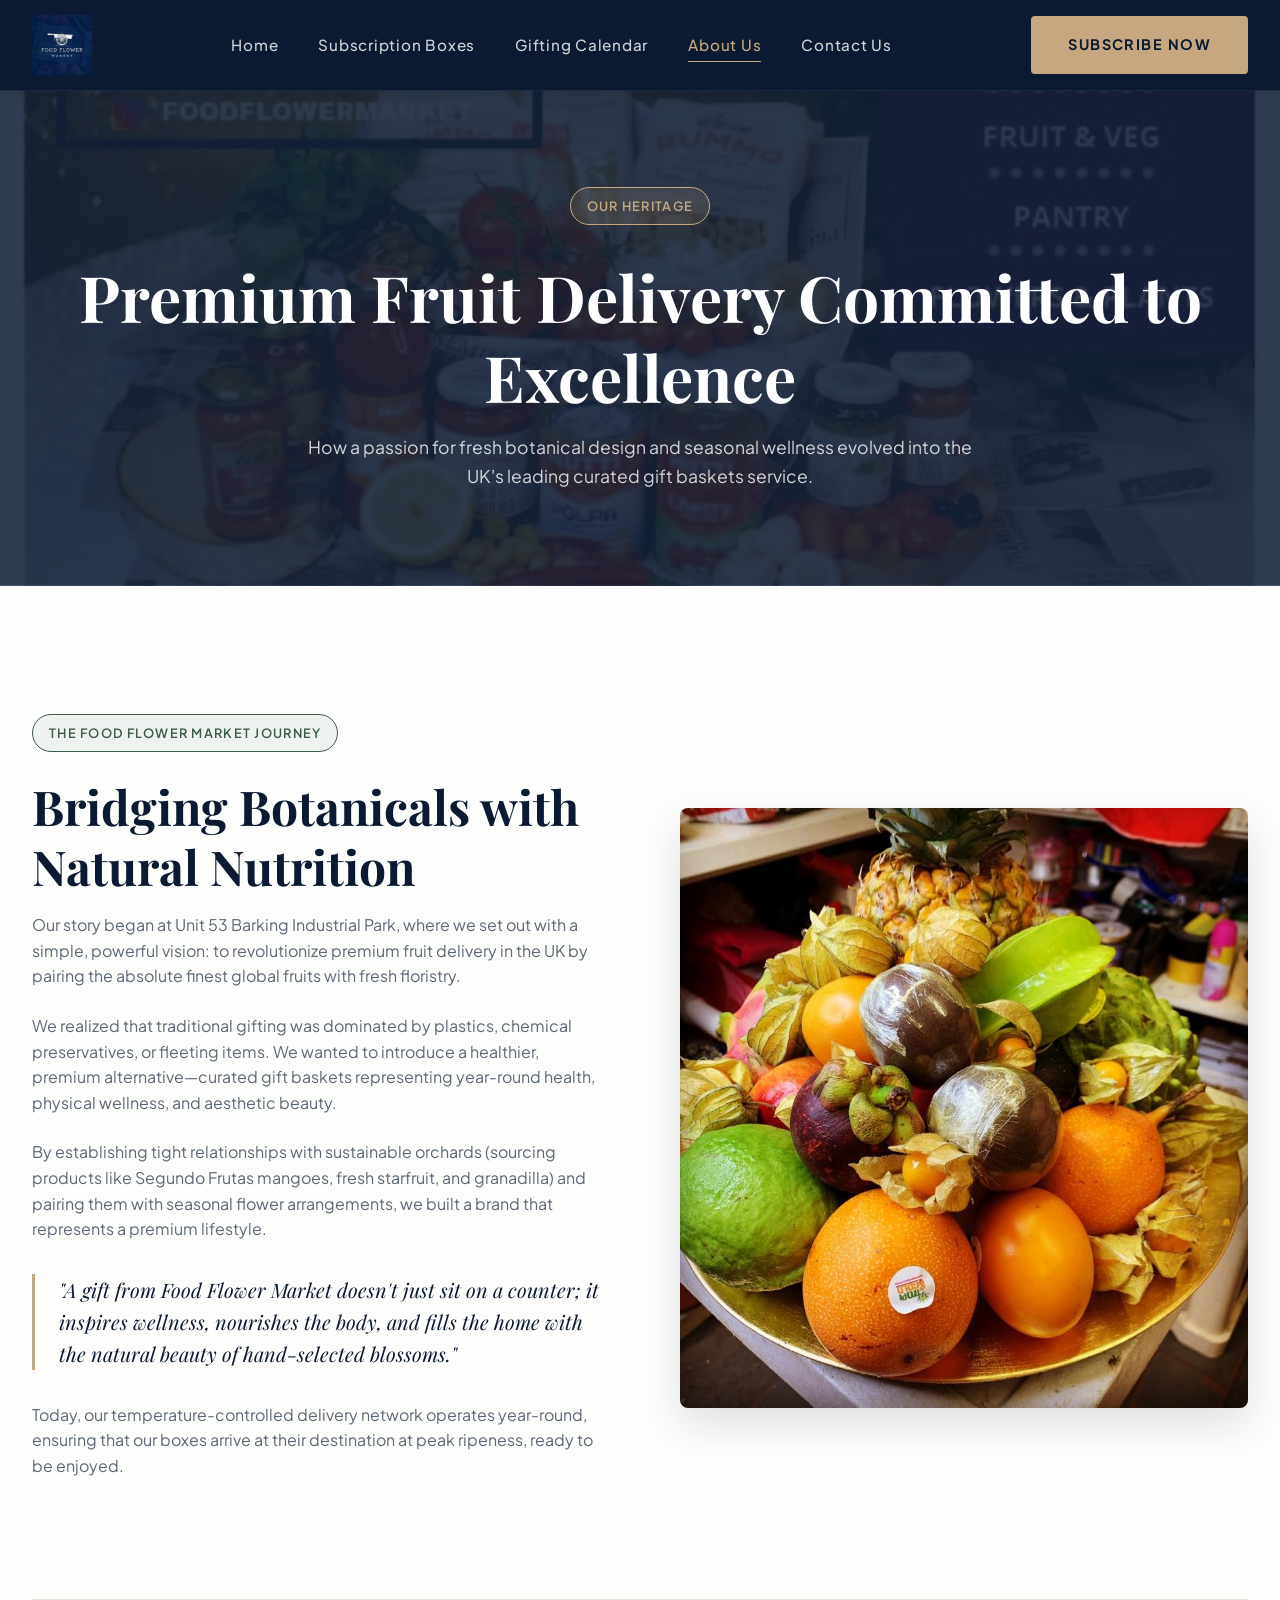
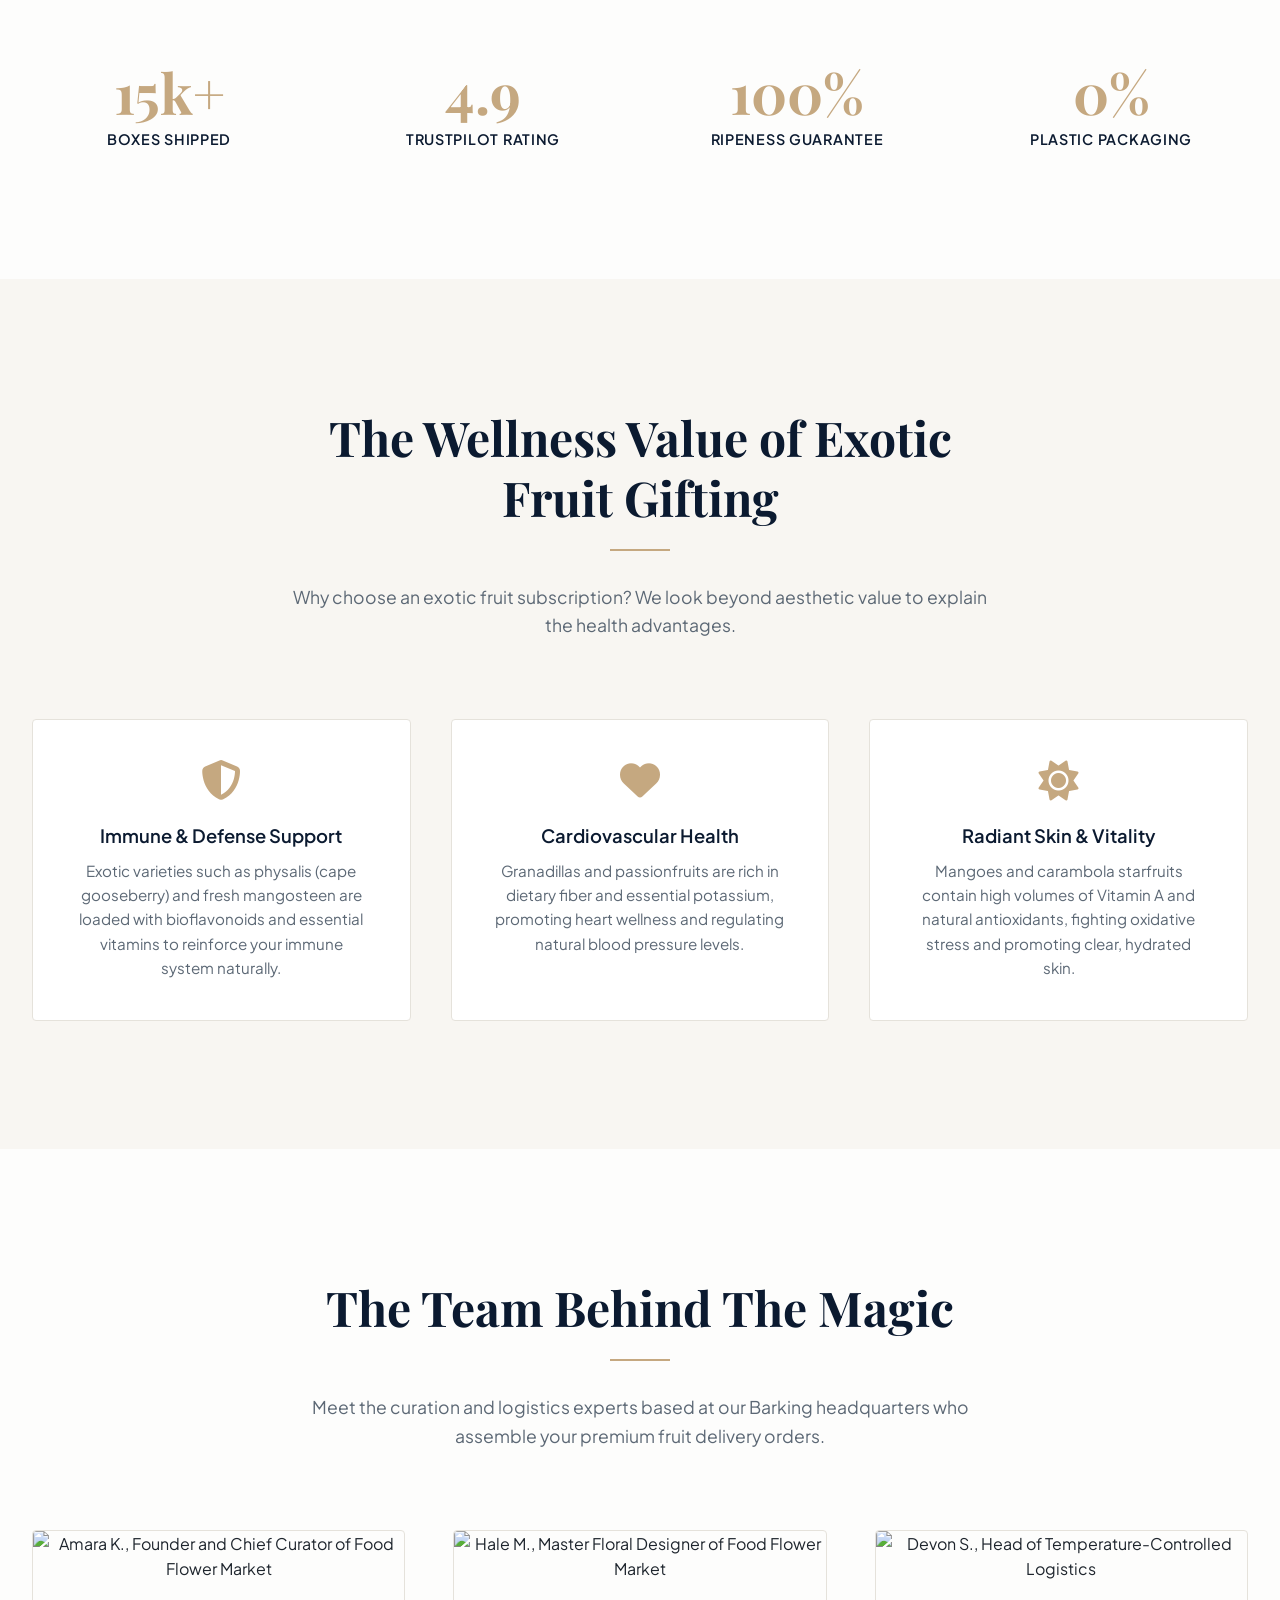
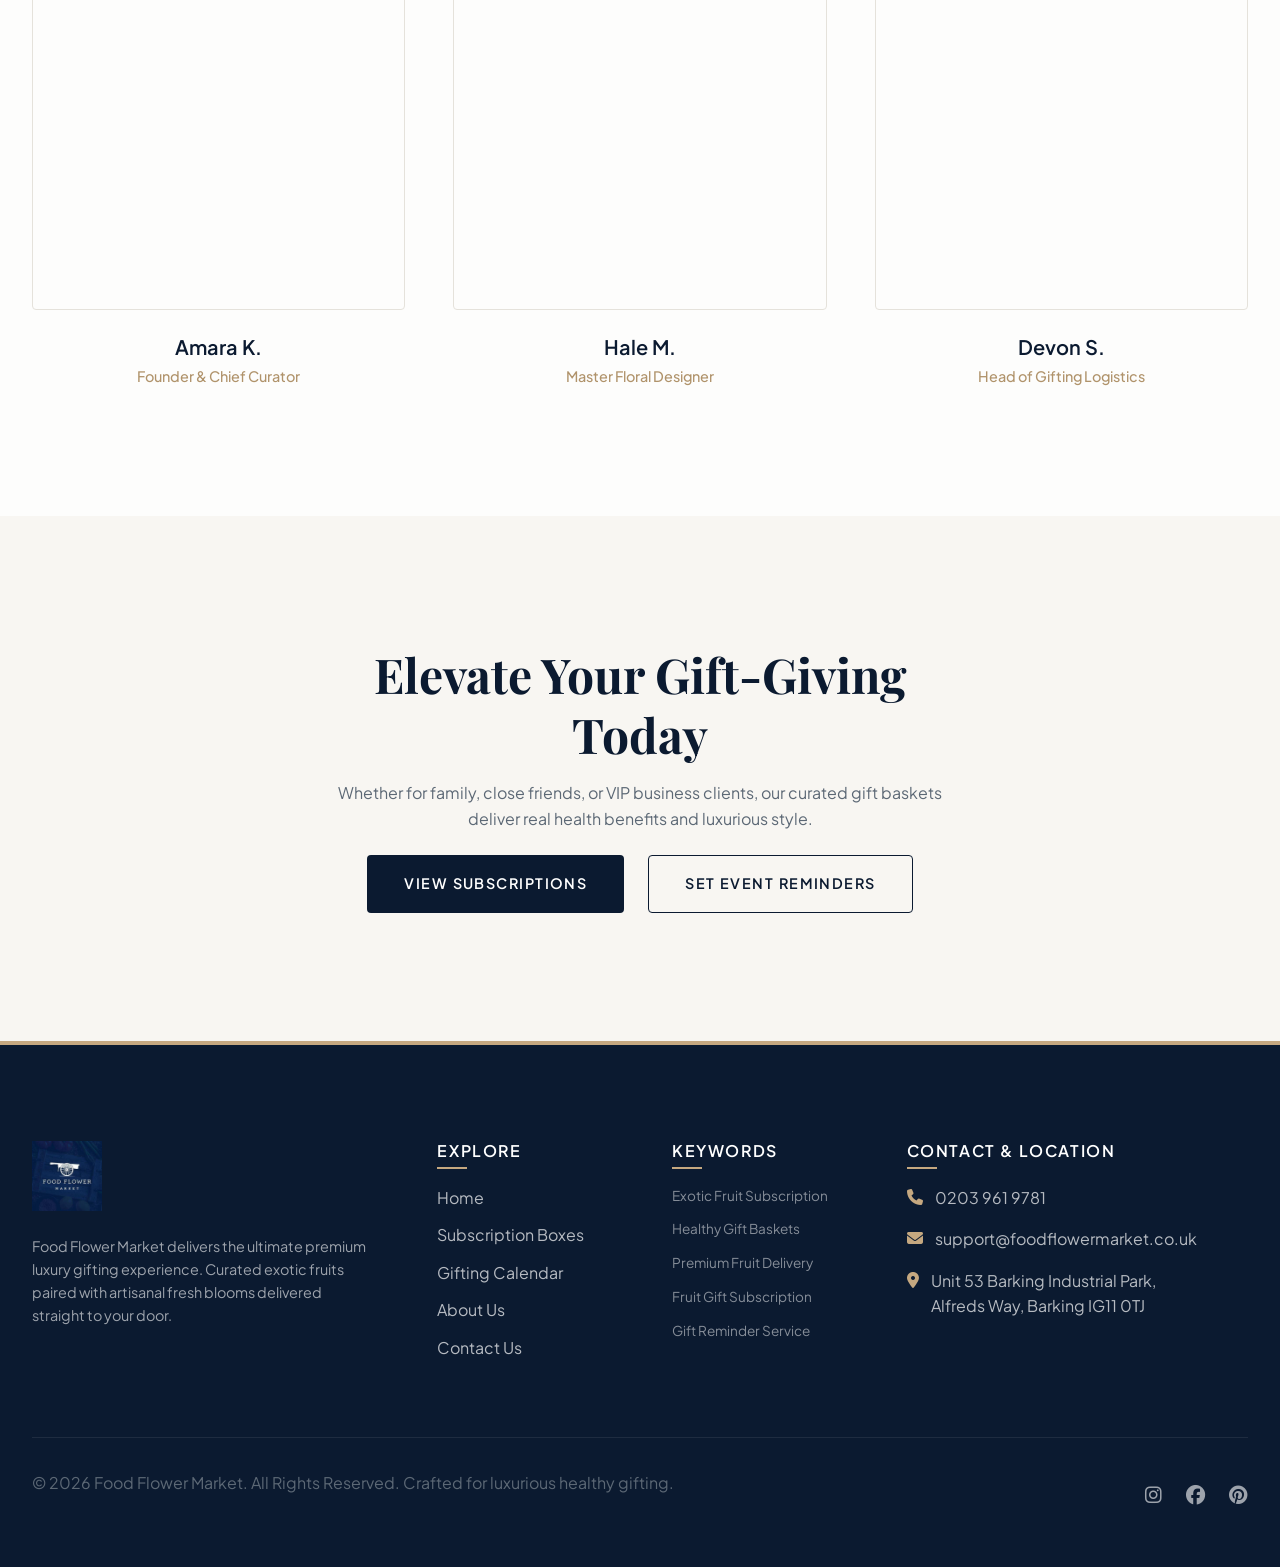
==== about.html @ 1c30a3e7 "upload code" ====
<!DOCTYPE html>
<html lang="en">
<head>
  <meta charset="UTF-8">
  <meta name="viewport" content="width=device-width, initial-scale=1.0">
  <title>Premium Fruit Delivery & Story | Food Flower Market</title>
  <meta name="description" content="Learn about the gold standard in premium fruit delivery. We craft curated gift baskets, combining hand-picked exotic fruits and fresh blossoms for every lifestyle.">
  <meta name="keywords" content="Premium Fruit Delivery, Curated Gift Baskets, Exotic Fruit Subscription, Fruit Gift Subscription, Gift Reminder Service">
  
  <!-- CSS Stylesheet -->
  <link rel="stylesheet" href="style.css">
  
  <!-- FontAwesome Icons -->
  <link rel="stylesheet" href="https://cdnjs.cloudflare.com/ajax/libs/font-awesome/6.4.0/css/all.min.css">
</head>
<body>

  <!-- Header & Navigation -->
  <header class="header">
    <div class="container nav-container">
      <a href="index.html" class="logo-link" id="nav-logo-link">
        <img src="images/logo.jpg" alt="Food Flower Market Logo" class="logo-img">
      </a>
      <nav aria-label="Main Navigation">
        <ul class="nav-menu" id="nav-menu-list">
          <li><a href="index.html" class="nav-link" id="link-home">Home</a></li>
          <li><a href="subscription.html" class="nav-link" id="link-subscription">Subscription Boxes</a></li>
          <li><a href="calendar.html" class="nav-link" id="link-calendar">Gifting Calendar</a></li>
          <li><a href="about.html" class="nav-link active" id="link-about">About Us</a></li>
          <li><a href="contact.html" class="nav-link" id="link-contact">Contact Us</a></li>
        </ul>
      </nav>
      <div class="nav-cta">
        <a href="subscription.html" class="btn btn-gold" id="header-cta-btn">Subscribe Now</a>
        <button class="mobile-menu-toggle" id="mobile-menu-btn" aria-label="Toggle Menu">
          <i class="fa-solid fa-bars"></i>
        </button>
      </div>
    </div>
  </header>

  <main>
    <!-- Page Hero Banner -->
    <section class="contact-hero-banner" aria-label="About Page Banner">
      <div class="container">
        <span class="hero-badge" style="background-color: rgba(197, 168, 128, 0.15); color: var(--accent-gold); border-color: var(--accent-gold);">Our Heritage</span>
        <h1 style="margin-top: 0.5rem; margin-bottom: 1rem;">Premium Fruit Delivery Committed to Excellence</h1>
        <p style="max-width: 700px; margin: 0 auto; color: rgba(255,255,255,0.8); font-size: 1.1rem;">
          How a passion for fresh botanical design and seasonal wellness evolved into the UK's leading curated gift baskets service.
        </p>
      </div>
    </section>

    <!-- Brand Story Section -->
    <section class="section" id="story-section">
      <div class="container">
        <div class="about-story">
          <div>
            <span class="hero-badge" style="background-color: var(--accent-green-light); border-color: var(--accent-green); color: var(--accent-green);">The Food Flower Market Journey</span>
            <h2>Bridging Botanicals with Natural Nutrition</h2>
            <p>Our story began at Unit 53 Barking Industrial Park, where we set out with a simple, powerful vision: to revolutionize premium fruit delivery in the UK by pairing the absolute finest global fruits with fresh floristry.</p>
            <p>We realized that traditional gifting was dominated by plastics, chemical preservatives, or fleeting items. We wanted to introduce a healthier, premium alternative—curated gift baskets representing year-round health, physical wellness, and aesthetic beauty.</p>
            <p>By establishing tight relationships with sustainable orchards (sourcing products like Segundo Frutas mangoes, fresh starfruit, and granadilla) and pairing them with seasonal flower arrangements, we built a brand that represents a premium lifestyle.</p>
            <blockquote style="border-left: 3px solid var(--accent-gold); padding-left: 1.5rem; margin: 2rem 0; font-family: var(--font-heading); font-size: 1.25rem; font-style: italic; color: var(--primary-color);">
              "A gift from Food Flower Market doesn't just sit on a counter; it inspires wellness, nourishes the body, and fills the home with the natural beauty of hand-selected blossoms."
            </blockquote>
            <p>Today, our temperature-controlled delivery network operates year-round, ensuring that our boxes arrive at their destination at peak ripeness, ready to be enjoyed.</p>
          </div>
          <div>
            <img src="images/fruit_bowl.jpg" alt="Richly colored premium exotic fruits including starfruit, passionfruit, and mangosteen inside a custom curated gift basket" class="about-story-img" style="width:100%; object-position: center;">
          </div>
        </div>

        <!-- Metric Counters -->
        <div class="about-metrics">
          <div class="metric-card">
            <div class="metric-num">15k+</div>
            <div class="metric-label">Boxes Shipped</div>
          </div>
          <div class="metric-card">
            <div class="metric-num">4.9</div>
            <div class="metric-label">Trustpilot Rating</div>
          </div>
          <div class="metric-card">
            <div class="metric-num">100%</div>
            <div class="metric-label">Ripeness Guarantee</div>
          </div>
          <div class="metric-card">
            <div class="metric-num">0%</div>
            <div class="metric-label">Plastic Packaging</div>
          </div>
        </div>
      </div>
    </section>

    <!-- Why Exotic Fruit Gifting Matters Section -->
    <section class="section section-alt" id="why-matters">
      <div class="container">
        <div class="section-header text-center">
          <h2>The Wellness Value of Exotic Fruit Gifting</h2>
          <p>Why choose an exotic fruit subscription? We look beyond aesthetic value to explain the health advantages.</p>
        </div>
        <div class="box-grid">
          <!-- Benefit 1 -->
          <div style="background: var(--white); padding: 2.5rem; border-radius: var(--radius-sm); border: 1px solid var(--border-color); text-align: center;">
            <i class="fa-solid fa-shield-halved" style="font-size: 2.5rem; color: var(--accent-gold); margin-bottom: 1.5rem;"></i>
            <h3 style="font-family: var(--font-body); font-size: 1.15rem; font-weight: 600;">Immune & Defense Support</h3>
            <p style="font-size: 0.95rem; margin-bottom: 0;">Exotic varieties such as physalis (cape gooseberry) and fresh mangosteen are loaded with bioflavonoids and essential vitamins to reinforce your immune system naturally.</p>
          </div>
          
          <!-- Benefit 2 -->
          <div style="background: var(--white); padding: 2.5rem; border-radius: var(--radius-sm); border: 1px solid var(--border-color); text-align: center;">
            <i class="fa-solid fa-heart" style="font-size: 2.5rem; color: var(--accent-gold); margin-bottom: 1.5rem;"></i>
            <h3 style="font-family: var(--font-body); font-size: 1.15rem; font-weight: 600;">Cardiovascular Health</h3>
            <p style="font-size: 0.95rem; margin-bottom: 0;">Granadillas and passionfruits are rich in dietary fiber and essential potassium, promoting heart wellness and regulating natural blood pressure levels.</p>
          </div>

          <!-- Benefit 3 -->
          <div style="background: var(--white); padding: 2.5rem; border-radius: var(--radius-sm); border: 1px solid var(--border-color); text-align: center;">
            <i class="fa-solid fa-sun" style="font-size: 2.5rem; color: var(--accent-gold); margin-bottom: 1.5rem;"></i>
            <h3 style="font-family: var(--font-body); font-size: 1.15rem; font-weight: 600;">Radiant Skin & Vitality</h3>
            <p style="font-size: 0.95rem; margin-bottom: 0;">Mangoes and carambola starfruits contain high volumes of Vitamin A and natural antioxidants, fighting oxidative stress and promoting clear, hydrated skin.</p>
          </div>
        </div>
      </div>
    </section>

    <!-- Team Section -->
    <section class="section" id="team-section">
      <div class="container">
        <div class="section-header text-center">
          <h2>The Team Behind The Magic</h2>
          <p>Meet the curation and logistics experts based at our Barking headquarters who assemble your premium fruit delivery orders.</p>
        </div>
        
        <div class="team-grid">
          <!-- Member 1 -->
          <div class="team-card">
            <div class="team-img-container">
              <img src="https://images.unsplash.com/photo-1534528741775-53994a69daeb?auto=format&fit=crop&q=80&w=400" alt="Amara K., Founder and Chief Curator of Food Flower Market" class="team-img">
            </div>
            <h3>Amara K.</h3>
            <span>Founder & Chief Curator</span>
          </div>

          <!-- Member 2 -->
          <div class="team-card">
            <div class="team-img-container">
              <img src="https://images.unsplash.com/photo-1507003211169-0a1dd7228f2d?auto=format&fit=crop&q=80&w=400" alt="Hale M., Master Floral Designer of Food Flower Market" class="team-img">
            </div>
            <h3>Hale M.</h3>
            <span>Master Floral Designer</span>
          </div>

          <!-- Member 3 -->
          <div class="team-card">
            <div class="team-img-container">
              <img src="https://images.unsplash.com/photo-1494790108377-be9c29b29330?auto=format&fit=crop&q=80&w=400" alt="Devon S., Head of Temperature-Controlled Logistics" class="team-img">
            </div>
            <h3>Devon S.</h3>
            <span>Head of Gifting Logistics</span>
          </div>
        </div>
      </div>
    </section>

    <!-- CTA Section -->
    <section class="section section-alt" style="text-align: center;">
      <div class="container" style="max-width: 700px;">
        <h2>Elevate Your Gift-Giving Today</h2>
        <p>Whether for family, close friends, or VIP business clients, our curated gift baskets deliver real health benefits and luxurious style.</p>
        <div style="display: flex; gap: 1.5rem; justify-content: center;">
          <a href="subscription.html" class="btn btn-primary" id="about-cta-primary">View Subscriptions</a>
          <a href="calendar.html" class="btn btn-secondary" id="about-cta-secondary">Set Event Reminders</a>
        </div>
      </div>
    </section>
  </main>

  <!-- Footer Section -->
  <footer class="footer">
    <div class="container">
      <div class="footer-grid">
        <div class="footer-col">
          <img src="images/logo.jpg" alt="Food Flower Market Footer Logo" class="footer-logo">
          <p style="color: rgba(255, 255, 255, 0.6); font-size: 0.9rem;">Food Flower Market delivers the ultimate premium luxury gifting experience. Curated exotic fruits paired with artisanal fresh blooms delivered straight to your door.</p>
        </div>
        <div class="footer-col">
          <h4>Explore</h4>
          <ul class="footer-links">
            <li><a href="index.html">Home</a></li>
            <li><a href="subscription.html">Subscription Boxes</a></li>
            <li><a href="calendar.html">Gifting Calendar</a></li>
            <li><a href="about.html">About Us</a></li>
            <li><a href="contact.html">Contact Us</a></li>
          </ul>
        </div>
        <div class="footer-col">
          <h4>Keywords</h4>
          <ul class="footer-links" style="font-size: 0.85rem; color: rgba(255,255,255,0.5);">
            <li>Exotic Fruit Subscription</li>
            <li>Healthy Gift Baskets</li>
            <li>Premium Fruit Delivery</li>
            <li>Fruit Gift Subscription</li>
            <li>Gift Reminder Service</li>
          </ul>
        </div>
        <div class="footer-col">
          <h4>Contact & Location</h4>
          <ul class="footer-contact-info">
            <li>
              <i class="fa-solid fa-phone"></i>
              <span>0203 961 9781</span>
            </li>
            <li>
              <i class="fa-solid fa-envelope"></i>
              <span>support@foodflowermarket.co.uk</span>
            </li>
            <li>
              <i class="fa-solid fa-location-dot"></i>
              <span>Unit 53 Barking Industrial Park,<br>Alfreds Way, Barking IG11 0TJ</span>
            </li>
          </ul>
        </div>
      </div>
      
      <div class="footer-bottom">
        <p>&copy; 2026 Food Flower Market. All Rights Reserved. Crafted for luxurious healthy gifting.</p>
        <div class="footer-socials">
          <a href="https://instagram.com/foodflowermarket" target="_blank" rel="noopener" aria-label="Visit Instagram page"><i class="fa-brands fa-instagram"></i></a>
          <a href="#" aria-label="Visit Facebook page"><i class="fa-brands fa-facebook"></i></a>
          <a href="#" aria-label="Visit Pinterest page"><i class="fa-brands fa-pinterest"></i></a>
        </div>
      </div>
    </div>
  </footer>

  <!-- Scripts -->
  <script>
    // Mobile Navigation logic
    const mobileMenuBtn = document.getElementById('mobile-menu-btn');
    const navMenu = document.getElementById('nav-menu-list');
    
    mobileMenuBtn.addEventListener('click', () => {
      const isVisible = navMenu.style.display === 'flex';
      navMenu.style.display = isVisible ? 'none' : 'flex';
      navMenu.style.flexDirection = 'column';
      navMenu.style.position = 'absolute';
      navMenu.style.top = '90px';
      navMenu.style.left = '0';
      navMenu.style.width = '100%';
      navMenu.style.backgroundColor = 'var(--primary-color)';
      navMenu.style.padding = '2rem';
      navMenu.style.gap = '1.5rem';
      navMenu.style.borderBottom = '1px solid rgba(255, 255, 255, 0.1)';
    });

    window.addEventListener('resize', () => {
      if (window.innerWidth > 768) {
        navMenu.removeAttribute('style');
      }
    });
  </script>
</body>
</html>
---- style.css ----
/* Food Flower Market - Style Sheet */
@import url('https://fonts.googleapis.com/css2?family=Playfair+Display:ital,wght@0,400..900;1,400..900&family=Plus+Jakarta+Sans:ital,wght@0,200..800;1,200..800&display=swap');

:root {
  --primary-color: #0b1a30; /* Dark Blue from Logo */
  --primary-light: #162a4a;
  --accent-gold: #c5a880; /* Premium Gold */
  --accent-gold-hover: #b0936b;
  --accent-green: #3d5a4c; /* Muted Foliage Green */
  --accent-green-light: #eff3f0;
  --bg-light: #fdfdfc; /* Clean Warm Off-white */
  --bg-sand: #f8f6f2; /* Light Sand Section Background */
  --text-dark: #1e252d; /* Charcoal */
  --text-muted: #5c6875;
  --border-color: #e5e2db;
  --white: #ffffff;
  
  --font-heading: 'Playfair Display', Georgia, serif;
  --font-body: 'Plus Jakarta Sans', system-ui, sans-serif;
  
  --shadow-sm: 0 2px 8px rgba(11, 26, 48, 0.04);
  --shadow-md: 0 8px 24px rgba(11, 26, 48, 0.08);
  --shadow-lg: 0 16px 40px rgba(11, 26, 48, 0.12);
  
  --transition-smooth: all 0.4s cubic-bezier(0.16, 1, 0.3, 1);
  --radius-sm: 4px;
  --radius-md: 8px;
  --radius-lg: 16px;
}

/* Base Reset */
*, *::before, *::after {
  box-sizing: border-box;
  margin: 0;
  padding: 0;
}

html {
  scroll-behavior: smooth;
  font-size: 16px;
}

body {
  font-family: var(--font-body);
  background-color: var(--bg-light);
  color: var(--text-dark);
  line-height: 1.6;
  -webkit-font-smoothing: antialiased;
  overflow-x: hidden;
}

/* Typography */
h1, h2, h3, h4, h5, h6 {
  font-family: var(--font-heading);
  color: var(--primary-color);
  font-weight: 700;
  line-height: 1.25;
}

h1 {
  font-size: clamp(2.5rem, 5vw, 4rem);
}

h2 {
  font-size: clamp(2rem, 4vw, 3rem);
  margin-bottom: 1rem;
}

h3 {
  font-size: clamp(1.35rem, 2.5vw, 1.8rem);
  margin-bottom: 0.75rem;
}

p {
  color: var(--text-muted);
  font-size: 1rem;
  margin-bottom: 1.5rem;
}

a {
  color: inherit;
  text-decoration: none;
  transition: var(--transition-smooth);
}

img {
  max-width: 100%;
  height: auto;
  display: block;
  object-fit: cover;
  border-radius: var(--radius-sm);
}

/* Shared Layout Containers */
.container {
  width: 100%;
  max-width: 1280px;
  margin: 0 auto;
  padding: 0 2rem;
}

.section {
  padding: 8rem 0;
}

.section-alt {
  background-color: var(--bg-sand);
}

.text-center {
  text-align: center;
}

.section-header {
  max-width: 700px;
  margin: 0 auto 5rem auto;
}

.section-header h2 {
  position: relative;
  display: inline-block;
  padding-bottom: 1.5rem;
}

.section-header h2::after {
  content: '';
  position: absolute;
  bottom: 0;
  left: 50%;
  transform: translateX(-50%);
  width: 60px;
  height: 2px;
  background-color: var(--accent-gold);
}

.section-header p {
  font-size: 1.1rem;
  margin-top: 1rem;
}

/* Buttons */
.btn {
  display: inline-flex;
  align-items: center;
  justify-content: center;
  padding: 1rem 2.25rem;
  font-size: 0.9rem;
  font-weight: 600;
  letter-spacing: 0.1em;
  text-transform: uppercase;
  border-radius: var(--radius-sm);
  border: 1px solid transparent;
  cursor: pointer;
  transition: var(--transition-smooth);
  position: relative;
  overflow: hidden;
}

.btn-primary {
  background-color: var(--primary-color);
  color: var(--white);
}

.btn-primary:hover {
  background-color: var(--accent-gold);
  transform: translateY(-2px);
  box-shadow: var(--shadow-md);
}

.btn-secondary {
  background-color: transparent;
  color: var(--primary-color);
  border-color: var(--primary-color);
}

.btn-secondary:hover {
  background-color: var(--primary-color);
  color: var(--white);
  transform: translateY(-2px);
}

.btn-gold {
  background-color: var(--accent-gold);
  color: var(--primary-color);
  font-weight: 700;
}

.btn-gold:hover {
  background-color: var(--primary-color);
  color: var(--white);
  transform: translateY(-2px);
  box-shadow: var(--shadow-md);
}

/* Header & Navigation */
.header {
  position: sticky;
  top: 0;
  z-index: 1000;
  background-color: var(--primary-color);
  border-bottom: 1px solid rgba(255, 255, 255, 0.08);
  box-shadow: var(--shadow-sm);
}

.nav-container {
  display: flex;
  align-items: center;
  justify-content: space-between;
  height: 90px;
}

.logo-link {
  display: flex;
  align-items: center;
  gap: 0.75rem;
}

.logo-img {
  height: 60px;
  width: auto;
  object-fit: contain;
  border-radius: 0;
}

.nav-menu {
  display: flex;
  list-style: none;
  gap: 2.5rem;
}

.nav-link {
  color: rgba(255, 255, 255, 0.8);
  font-weight: 500;
  font-size: 0.95rem;
  letter-spacing: 0.05em;
  padding: 0.5rem 0;
  position: relative;
}

.nav-link:hover,
.nav-link.active {
  color: var(--accent-gold);
}

.nav-link::after {
  content: '';
  position: absolute;
  bottom: 0;
  left: 0;
  width: 0;
  height: 1px;
  background-color: var(--accent-gold);
  transition: var(--transition-smooth);
}

.nav-link:hover::after,
.nav-link.active::after {
  width: 100%;
}

.nav-cta {
  display: flex;
  align-items: center;
}

.mobile-menu-toggle {
  display: none;
  background: none;
  border: none;
  color: var(--white);
  font-size: 1.5rem;
  cursor: pointer;
}

/* Footer Section */
.footer {
  background-color: var(--primary-color);
  color: rgba(255, 255, 255, 0.7);
  padding: 6rem 0 3rem 0;
  border-top: 4px solid var(--accent-gold);
}

.footer-grid {
  display: grid;
  grid-template-columns: 2fr 1fr 1fr 2fr;
  gap: 4rem;
  margin-bottom: 4rem;
}

.footer-col h4 {
  color: var(--white);
  font-family: var(--font-body);
  font-size: 1rem;
  font-weight: 600;
  letter-spacing: 0.1em;
  text-transform: uppercase;
  margin-bottom: 1.5rem;
  position: relative;
}

.footer-col h4::after {
  content: '';
  position: absolute;
  bottom: -0.5rem;
  left: 0;
  width: 30px;
  height: 2px;
  background-color: var(--accent-gold);
}

.footer-logo {
  height: 70px;
  width: auto;
  object-fit: contain;
  margin-bottom: 1.5rem;
  border-radius: 0;
}

.footer-links {
  list-style: none;
}

.footer-links li {
  margin-bottom: 0.75rem;
}

.footer-links a:hover {
  color: var(--accent-gold);
  padding-left: 5px;
}

.footer-contact-info {
  list-style: none;
}

.footer-contact-info li {
  display: flex;
  align-items: flex-start;
  gap: 0.75rem;
  margin-bottom: 1rem;
}

.footer-contact-info i {
  color: var(--accent-gold);
  margin-top: 0.25rem;
}

.newsletter-form {
  display: flex;
  margin-top: 1rem;
  border: 1px solid rgba(255, 255, 255, 0.15);
  border-radius: var(--radius-sm);
  overflow: hidden;
}

.newsletter-input {
  flex-grow: 1;
  background: rgba(255, 255, 255, 0.05);
  border: none;
  padding: 0.75rem 1rem;
  color: var(--white);
  font-family: var(--font-body);
}

.newsletter-input::placeholder {
  color: rgba(255, 255, 255, 0.4);
}

.newsletter-input:focus {
  outline: none;
  background: rgba(255, 255, 255, 0.08);
}

.newsletter-btn {
  background-color: var(--accent-gold);
  color: var(--primary-color);
  border: none;
  padding: 0.75rem 1.5rem;
  font-weight: 700;
  cursor: pointer;
  transition: var(--transition-smooth);
}

.newsletter-btn:hover {
  background-color: var(--white);
  color: var(--primary-color);
}

.footer-bottom {
  border-top: 1px solid rgba(255, 255, 255, 0.08);
  padding-top: 2rem;
  display: flex;
  justify-content: space-between;
  align-items: center;
  font-size: 0.85rem;
}

.footer-socials {
  display: flex;
  gap: 1.5rem;
}

.footer-socials a {
  color: rgba(255, 255, 255, 0.6);
  font-size: 1.2rem;
}

.footer-socials a:hover {
  color: var(--accent-gold);
}

/* Page: HOME - Hero Section */
.hero {
  position: relative;
  background-color: var(--primary-color);
  color: var(--white);
  overflow: hidden;
  padding: 10rem 0 8rem 0;
}

.hero::after {
  content: '';
  position: absolute;
  top: 0;
  right: 0;
  width: 45%;
  height: 100%;
  background: linear-gradient(to right, var(--primary-color) 0%, rgba(11, 26, 48, 0.3) 100%);
  z-index: 1;
}

.hero-bg-img {
  position: absolute;
  top: 0;
  right: 0;
  width: 50%;
  height: 100%;
  object-fit: cover;
  opacity: 0.65;
  z-index: 0;
}

.hero-content {
  position: relative;
  z-index: 2;
  max-width: 650px;
}

.hero-badge {
  display: inline-flex;
  align-items: center;
  gap: 0.5rem;
  background-color: rgba(197, 168, 128, 0.15);
  border: 1px solid var(--accent-gold);
  color: var(--accent-gold);
  padding: 0.5rem 1rem;
  border-radius: 50px;
  font-size: 0.8rem;
  font-weight: 600;
  letter-spacing: 0.1em;
  text-transform: uppercase;
  margin-bottom: 1.5rem;
}

.hero-content h1 {
  color: var(--white);
  margin-bottom: 1.5rem;
}

.hero-content p {
  color: rgba(255, 255, 255, 0.8);
  font-size: 1.2rem;
  margin-bottom: 2.5rem;
}

.hero-actions {
  display: flex;
  gap: 1.5rem;
}

/* Featured Boxes Section */
.box-grid {
  display: grid;
  grid-template-columns: repeat(3, 1fr);
  gap: 2.5rem;
}

.box-card {
  background-color: var(--white);
  border: 1px solid var(--border-color);
  border-radius: var(--radius-sm);
  overflow: hidden;
  transition: var(--transition-smooth);
  box-shadow: var(--shadow-sm);
}

.box-card:hover {
  transform: translateY(-8px);
  box-shadow: var(--shadow-lg);
  border-color: var(--accent-gold);
}

.box-img-container {
  position: relative;
  height: 280px;
  overflow: hidden;
}

.box-img {
  width: 100%;
  height: 100%;
  object-fit: cover;
  transition: var(--transition-smooth);
}

.box-card:hover .box-img {
  transform: scale(1.05);
}

.box-badge {
  position: absolute;
  top: 1rem;
  right: 1rem;
  background-color: var(--primary-color);
  color: var(--white);
  padding: 0.4rem 0.8rem;
  font-size: 0.75rem;
  font-weight: 600;
  letter-spacing: 0.05em;
  text-transform: uppercase;
  border-radius: var(--radius-sm);
  border: 1px solid var(--accent-gold);
}

.box-info {
  padding: 2rem;
}

.box-meta {
  display: flex;
  justify-content: space-between;
  align-items: center;
  margin-bottom: 1rem;
}

.box-price {
  font-size: 1.25rem;
  font-weight: 700;
  color: var(--accent-green);
}

.box-frequency {
  font-size: 0.85rem;
  color: var(--text-muted);
  background-color: var(--bg-sand);
  padding: 0.2rem 0.5rem;
  border-radius: 4px;
}

.box-card h3 {
  margin-bottom: 0.75rem;
}

.box-card p {
  font-size: 0.95rem;
  margin-bottom: 1.5rem;
  min-height: 70px;
}

.box-tags {
  display: flex;
  flex-wrap: wrap;
  gap: 0.5rem;
  margin-bottom: 1.5rem;
}

.box-tag {
  font-size: 0.75rem;
  color: var(--accent-green);
  background-color: var(--accent-green-light);
  padding: 0.25rem 0.6rem;
  border-radius: 4px;
  font-weight: 500;
}

.box-btn {
  width: 100%;
}

/* Service Overview / Why Us (Home Page) */
.overview-split {
  display: grid;
  grid-template-columns: 1.2fr 1fr;
  gap: 5rem;
  align-items: center;
}

.overview-images {
  display: grid;
  grid-template-columns: repeat(12, 1fr);
  grid-template-rows: repeat(12, 1fr);
  height: 550px;
}

.ov-img-1 {
  grid-column: 1 / 9;
  grid-row: 1 / 10;
  z-index: 2;
  box-shadow: var(--shadow-md);
  border: 4px solid var(--white);
  height: 100%;
}

.ov-img-2 {
  grid-column: 5 / 13;
  grid-row: 4 / 13;
  z-index: 1;
  box-shadow: var(--shadow-lg);
  border: 4px solid var(--white);
  height: 100%;
}

.overview-content h2 {
  margin-bottom: 1.5rem;
}

.features-list {
  list-style: none;
  margin: 2rem 0;
}

.features-list li {
  display: flex;
  align-items: flex-start;
  gap: 1rem;
  margin-bottom: 1.25rem;
}

.features-list i {
  color: var(--accent-gold);
  font-size: 1.25rem;
  margin-top: 0.2rem;
}

.features-list h4 {
  font-family: var(--font-body);
  font-size: 1rem;
  font-weight: 600;
  color: var(--primary-color);
  margin-bottom: 0.25rem;
}

/* Interactive Gifting Calendar Mockup */
.calendar-section {
  background-color: var(--primary-color);
  color: var(--white);
  position: relative;
}

.calendar-section h2, 
.calendar-section p {
  color: var(--white);
}

.calendar-split {
  display: grid;
  grid-template-columns: 1fr 1.2fr;
  gap: 5rem;
  align-items: center;
}

.calendar-desc h2 {
  margin-bottom: 1.5rem;
}

.calendar-desc p {
  color: rgba(255, 255, 255, 0.8);
  margin-bottom: 2rem;
}

.calendar-widget {
  background-color: var(--white);
  border-radius: var(--radius-lg);
  padding: 2.5rem;
  box-shadow: var(--shadow-lg);
  color: var(--text-dark);
}

.cal-header {
  display: flex;
  justify-content: space-between;
  align-items: center;
  margin-bottom: 2rem;
  border-bottom: 1px solid var(--border-color);
  padding-bottom: 1rem;
}

.cal-month {
  font-family: var(--font-heading);
  font-size: 1.5rem;
  color: var(--primary-color);
}

.cal-nav {
  display: flex;
  gap: 1rem;
}

.cal-nav-btn {
  background: var(--bg-sand);
  border: 1px solid var(--border-color);
  width: 36px;
  height: 36px;
  border-radius: 50%;
  display: flex;
  align-items: center;
  justify-content: center;
  cursor: pointer;
  transition: var(--transition-smooth);
}

.cal-nav-btn:hover {
  background-color: var(--primary-color);
  color: var(--white);
}

.cal-grid {
  display: grid;
  grid-template-columns: repeat(7, 1fr);
  gap: 0.5rem;
  text-align: center;
  margin-bottom: 2rem;
}

.cal-day-label {
  font-weight: 600;
  font-size: 0.8rem;
  color: var(--text-muted);
  padding-bottom: 0.5rem;
}

.cal-date {
  aspect-ratio: 1;
  display: flex;
  align-items: center;
  justify-content: center;
  border-radius: 50%;
  font-size: 0.9rem;
  cursor: pointer;
  transition: var(--transition-smooth);
  border: 1px solid transparent;
}

.cal-date:hover:not(.empty) {
  background-color: var(--accent-green-light);
  color: var(--accent-green);
}

.cal-date.active {
  background-color: var(--accent-gold);
  color: var(--primary-color);
  font-weight: 700;
}

.cal-date.event {
  border-color: var(--accent-gold);
  color: var(--primary-color);
  font-weight: 600;
  position: relative;
}

.cal-date.event::after {
  content: '';
  position: absolute;
  bottom: 4px;
  width: 4px;
  height: 4px;
  border-radius: 50%;
  background-color: var(--accent-gold);
}

.cal-date.empty {
  cursor: default;
}

.cal-reminder-panel {
  background-color: var(--bg-sand);
  border-radius: var(--radius-md);
  padding: 1.5rem;
}

.cal-reminder-panel h4 {
  font-family: var(--font-body);
  font-size: 0.95rem;
  margin-bottom: 1rem;
  display: flex;
  align-items: center;
  gap: 0.5rem;
  color: var(--primary-color);
}

.cal-reminder-panel h4 i {
  color: var(--accent-gold);
}

.cal-rem-input {
  display: flex;
  gap: 0.75rem;
}

.cal-rem-input input, 
.cal-rem-input select {
  padding: 0.75rem 1rem;
  border: 1px solid var(--border-color);
  border-radius: var(--radius-sm);
  background-color: var(--white);
  font-family: var(--font-body);
  flex-grow: 1;
}

.cal-rem-input input:focus, 
.cal-rem-input select:focus {
  outline: none;
  border-color: var(--primary-color);
}

/* Testimonials */
.test-grid {
  display: grid;
  grid-template-columns: repeat(3, 1fr);
  gap: 2.5rem;
}

.test-card {
  background-color: var(--white);
  border: 1px solid var(--border-color);
  padding: 2.5rem;
  border-radius: var(--radius-sm);
  box-shadow: var(--shadow-sm);
  position: relative;
  transition: var(--transition-smooth);
}

.test-card:hover {
  transform: translateY(-5px);
  box-shadow: var(--shadow-md);
  border-color: var(--accent-gold);
}

.test-card::before {
  content: '“';
  position: absolute;
  top: 1rem;
  left: 2rem;
  font-size: 6rem;
  font-family: var(--font-heading);
  color: rgba(197, 168, 128, 0.15);
  line-height: 1;
}

.test-stars {
  color: var(--accent-gold);
  margin-bottom: 1rem;
  font-size: 0.9rem;
}

.test-card p {
  font-size: 0.95rem;
  font-style: italic;
  position: relative;
  z-index: 1;
  margin-bottom: 1.5rem;
}

.test-author {
  display: flex;
  align-items: center;
  gap: 1rem;
}

.test-author-img {
  width: 50px;
  height: 50px;
  border-radius: 50%;
  object-fit: cover;
}

.test-author-info h4 {
  font-family: var(--font-body);
  font-size: 0.95rem;
  font-weight: 600;
  margin-bottom: 0.15rem;
}

.test-author-info span {
  font-size: 0.8rem;
  color: var(--text-muted);
}

/* Page: SUBSCRIPTION BOXES */
.pricing-tabs {
  display: flex;
  justify-content: center;
  gap: 1rem;
  margin-bottom: 4rem;
}

.pricing-tab-btn {
  background: none;
  border: 1px solid var(--border-color);
  padding: 0.75rem 2rem;
  font-family: var(--font-body);
  font-weight: 600;
  font-size: 0.9rem;
  cursor: pointer;
  border-radius: 50px;
  transition: var(--transition-smooth);
}

.pricing-tab-btn.active {
  background-color: var(--primary-color);
  color: var(--white);
  border-color: var(--primary-color);
}

.step-signup {
  margin-top: 8rem;
}

.step-grid {
  display: grid;
  grid-template-columns: repeat(4, 1fr);
  gap: 2.5rem;
  position: relative;
}

.step-grid::after {
  content: '';
  position: absolute;
  top: 40px;
  left: 10%;
  width: 80%;
  height: 1px;
  background-color: var(--border-color);
  z-index: 0;
}

.step-card {
  position: relative;
  z-index: 1;
  text-align: center;
}

.step-num {
  width: 80px;
  height: 80px;
  border-radius: 50%;
  background-color: var(--white);
  border: 2px solid var(--accent-gold);
  color: var(--primary-color);
  font-family: var(--font-heading);
  font-size: 1.75rem;
  font-weight: 700;
  display: flex;
  align-items: center;
  justify-content: center;
  margin: 0 auto 1.5rem auto;
  box-shadow: var(--shadow-sm);
  transition: var(--transition-smooth);
}

.step-card:hover .step-num {
  background-color: var(--accent-gold);
  color: var(--white);
  transform: scale(1.05);
}

.step-card h3 {
  font-family: var(--font-body);
  font-size: 1.1rem;
  font-weight: 600;
  margin-bottom: 0.75rem;
}

.step-card p {
  font-size: 0.9rem;
}

/* FAQ Section */
.faq-grid {
  max-width: 800px;
  margin: 0 auto;
}

.faq-item {
  border-bottom: 1px solid var(--border-color);
  padding: 1.5rem 0;
}

.faq-item:first-child {
  border-top: 1px solid var(--border-color);
}

.faq-question {
  display: flex;
  justify-content: space-between;
  align-items: center;
  cursor: pointer;
  padding: 0.5rem 0;
}

.faq-question h3 {
  font-family: var(--font-body);
  font-size: 1.1rem;
  font-weight: 600;
  margin: 0;
}

.faq-icon {
  font-size: 1.2rem;
  transition: var(--transition-smooth);
  color: var(--accent-gold);
}

.faq-answer {
  max-height: 0;
  overflow: hidden;
  transition: max-height 0.3s ease-out;
}

.faq-answer p {
  padding-top: 1rem;
  margin-bottom: 0;
  font-size: 0.95rem;
}

.faq-item.active .faq-icon {
  transform: rotate(45deg);
}

.faq-item.active .faq-answer {
  max-height: 200px;
}

/* Page: CALENDAR Reminders Page Specific */
.calendar-full-grid {
  display: grid;
  grid-template-columns: 2fr 1fr;
  gap: 4rem;
  margin-top: 3rem;
}

.interactive-calendar-box {
  background-color: var(--white);
  border: 1px solid var(--border-color);
  border-radius: var(--radius-lg);
  padding: 3rem;
  box-shadow: var(--shadow-sm);
}

.calendar-large {
  display: grid;
  grid-template-columns: repeat(7, 1fr);
  gap: 1rem;
  margin: 2rem 0;
}

.calendar-large-day {
  aspect-ratio: 1.2;
  border: 1px solid var(--border-color);
  border-radius: var(--radius-sm);
  padding: 0.5rem;
  position: relative;
  cursor: pointer;
  transition: var(--transition-smooth);
}

.calendar-large-day:hover:not(.empty) {
  border-color: var(--accent-gold);
  background-color: var(--bg-sand);
}

.calendar-large-day.empty {
  background-color: #fafafa;
  cursor: default;
}

.day-number {
  font-weight: 600;
  font-size: 0.95rem;
  color: var(--text-dark);
}

.day-event-tag {
  position: absolute;
  bottom: 0.5rem;
  left: 0.5rem;
  right: 0.5rem;
  font-size: 0.7rem;
  background-color: var(--accent-green-light);
  color: var(--accent-green);
  padding: 0.2rem 0.4rem;
  border-radius: 4px;
  font-weight: 600;
  white-space: nowrap;
  overflow: hidden;
  text-overflow: ellipsis;
  border-left: 3px solid var(--accent-green);
}

.day-event-tag.gold {
  background-color: #fdf5e6;
  color: var(--accent-gold-hover);
  border-left-color: var(--accent-gold);
}

.reminder-builder-form {
  background-color: var(--bg-sand);
  border-radius: var(--radius-lg);
  padding: 2.5rem;
  height: fit-content;
  border: 1px solid var(--border-color);
  position: sticky;
  top: 120px;
}

.reminder-builder-form h3 {
  margin-bottom: 1.5rem;
}

.form-group {
  margin-bottom: 1.5rem;
}

.form-group label {
  display: block;
  font-weight: 600;
  font-size: 0.85rem;
  text-transform: uppercase;
  letter-spacing: 0.05em;
  color: var(--primary-color);
  margin-bottom: 0.5rem;
}

.form-group input, 
.form-group select, 
.form-group textarea {
  width: 100%;
  padding: 0.85rem 1.25rem;
  border: 1px solid var(--border-color);
  border-radius: var(--radius-sm);
  background-color: var(--white);
  font-family: var(--font-body);
  font-size: 0.95rem;
}

.form-group input:focus, 
.form-group select:focus, 
.form-group textarea:focus {
  outline: none;
  border-color: var(--primary-color);
  box-shadow: 0 0 0 3px rgba(11, 26, 48, 0.05);
}

/* Page: ABOUT US */
.about-story {
  display: grid;
  grid-template-columns: 1fr 1fr;
  gap: 5rem;
  align-items: center;
}

.about-story-img {
  height: 600px;
  border-radius: var(--radius-md);
  box-shadow: var(--shadow-lg);
}

.about-metrics {
  display: grid;
  grid-template-columns: repeat(4, 1fr);
  gap: 2.5rem;
  margin-top: 6rem;
  border-top: 1px solid var(--border-color);
  padding-top: 4rem;
}

.metric-card {
  text-align: center;
}

.metric-num {
  font-family: var(--font-heading);
  font-size: 3.5rem;
  font-weight: 700;
  color: var(--accent-gold);
  line-height: 1;
  margin-bottom: 0.5rem;
}

.metric-label {
  font-weight: 600;
  font-size: 0.9rem;
  text-transform: uppercase;
  letter-spacing: 0.05em;
  color: var(--primary-color);
}

.team-grid {
  display: grid;
  grid-template-columns: repeat(3, 1fr);
  gap: 3rem;
}

.team-card {
  text-align: center;
}

.team-img-container {
  height: 380px;
  overflow: hidden;
  border-radius: var(--radius-sm);
  margin-bottom: 1.5rem;
  border: 1px solid var(--border-color);
}

.team-img {
  width: 100%;
  height: 100%;
  object-fit: cover;
  transition: var(--transition-smooth);
}

.team-card:hover .team-img {
  transform: scale(1.03);
}

.team-card h3 {
  font-family: var(--font-body);
  font-size: 1.25rem;
  font-weight: 600;
  margin-bottom: 0.25rem;
}

.team-card span {
  font-size: 0.9rem;
  color: var(--accent-gold-hover);
  font-weight: 500;
}

/* Page: CONTACT US */
.contact-grid {
  display: grid;
  grid-template-columns: 1.2fr 1fr;
  gap: 5rem;
}

.contact-info-panel {
  background-color: var(--primary-color);
  color: var(--white);
  padding: 4rem;
  border-radius: var(--radius-lg);
  display: flex;
  flex-direction: column;
  justify-content: space-between;
}

.contact-info-panel h2 {
  color: var(--white);
  margin-bottom: 2rem;
}

.contact-details {
  list-style: none;
  margin-bottom: 3rem;
}

.contact-details li {
  display: flex;
  gap: 1.5rem;
  margin-bottom: 2rem;
}

.contact-details i {
  font-size: 1.5rem;
  color: var(--accent-gold);
  margin-top: 0.25rem;
}

.contact-details h4 {
  color: var(--white);
  font-family: var(--font-body);
  font-size: 1.1rem;
  font-weight: 600;
  margin-bottom: 0.25rem;
}

.contact-details p {
  color: rgba(255, 255, 255, 0.7);
  margin-bottom: 0;
}

.map-container {
  border-radius: var(--radius-md);
  overflow: hidden;
  height: 250px;
  border: 1px solid rgba(255, 255, 255, 0.1);
}

.map-img {
  width: 100%;
  height: 100%;
  object-fit: cover;
  filter: grayscale(1) invert(0.9) contrast(1.2);
}

.contact-form-panel {
  background-color: var(--white);
  border: 1px solid var(--border-color);
  padding: 4rem;
  border-radius: var(--radius-lg);
  box-shadow: var(--shadow-sm);
}

.contact-form-panel h3 {
  margin-bottom: 2rem;
}

/* Banner image at bottom of contact page or contact hero background */
.contact-hero-banner {
  background-image: linear-gradient(rgba(11, 26, 48, 0.85), rgba(11, 26, 48, 0.85)), url('images/banner_contact.jpg');
  background-size: cover;
  background-position: center;
  color: var(--white);
  text-align: center;
  padding: 6rem 0;
}

.contact-hero-banner h1, 
.contact-hero-banner p {
  color: var(--white);
}

/* Responsive Styles */
@media (max-width: 1024px) {
  .footer-grid {
    grid-template-columns: 1fr 1fr;
    gap: 3rem;
  }
  
  .box-grid, 
  .test-grid, 
  .team-grid {
    grid-template-columns: repeat(2, 1fr);
    gap: 2rem;
  }
  
  .overview-split, 
  .calendar-split, 
  .calendar-full-grid, 
  .about-story, 
  .contact-grid {
    grid-template-columns: 1fr;
    gap: 4rem;
  }
  
  .overview-images {
    height: 450px;
  }
  
  .about-story-img {
    height: 450px;
  }
  
  .hero::after {
    width: 100%;
    background: linear-gradient(to top, var(--primary-color) 40%, rgba(11, 26, 48, 0.6) 100%);
  }
  
  .hero-bg-img {
    width: 100%;
    opacity: 0.35;
  }
}

@media (max-width: 768px) {
  .section {
    padding: 5rem 0;
  }
  
  .nav-menu {
    display: none; /* Can toggle via JS in real site */
  }
  
  .mobile-menu-toggle {
    display: block;
  }
  
  .step-grid {
    grid-template-columns: 1fr;
    gap: 3rem;
  }
  
  .step-grid::after {
    display: none;
  }
  
  .about-metrics {
    grid-template-columns: repeat(2, 1fr);
    gap: 2rem;
  }
  
  .footer-grid {
    grid-template-columns: 1fr;
    gap: 2.5rem;
  }
  
  .footer-bottom {
    flex-direction: column;
    gap: 1.5rem;
    text-align: center;
  }
  
  .cal-reminder-panel {
    padding: 1rem;
  }
  
  .cal-rem-input {
    flex-direction: column;
  }
  
  .contact-info-panel, 
  .contact-form-panel {
    padding: 2.5rem;
  }
}

@media (max-width: 580px) {
  .box-grid, 
  .test-grid, 
  .team-grid {
    grid-template-columns: 1fr;
  }
  
  .hero-actions {
    flex-direction: column;
    gap: 1rem;
  }
  
  .about-metrics {
    grid-template-columns: 1fr;
  }
}

/* Animations */
@keyframes fadeIn {
  from { opacity: 0; transform: translateY(20px); }
  to { opacity: 1; transform: translateY(0); }
}

.animate-fade-in {
  animation: fadeIn 0.8s ease forwards;
}
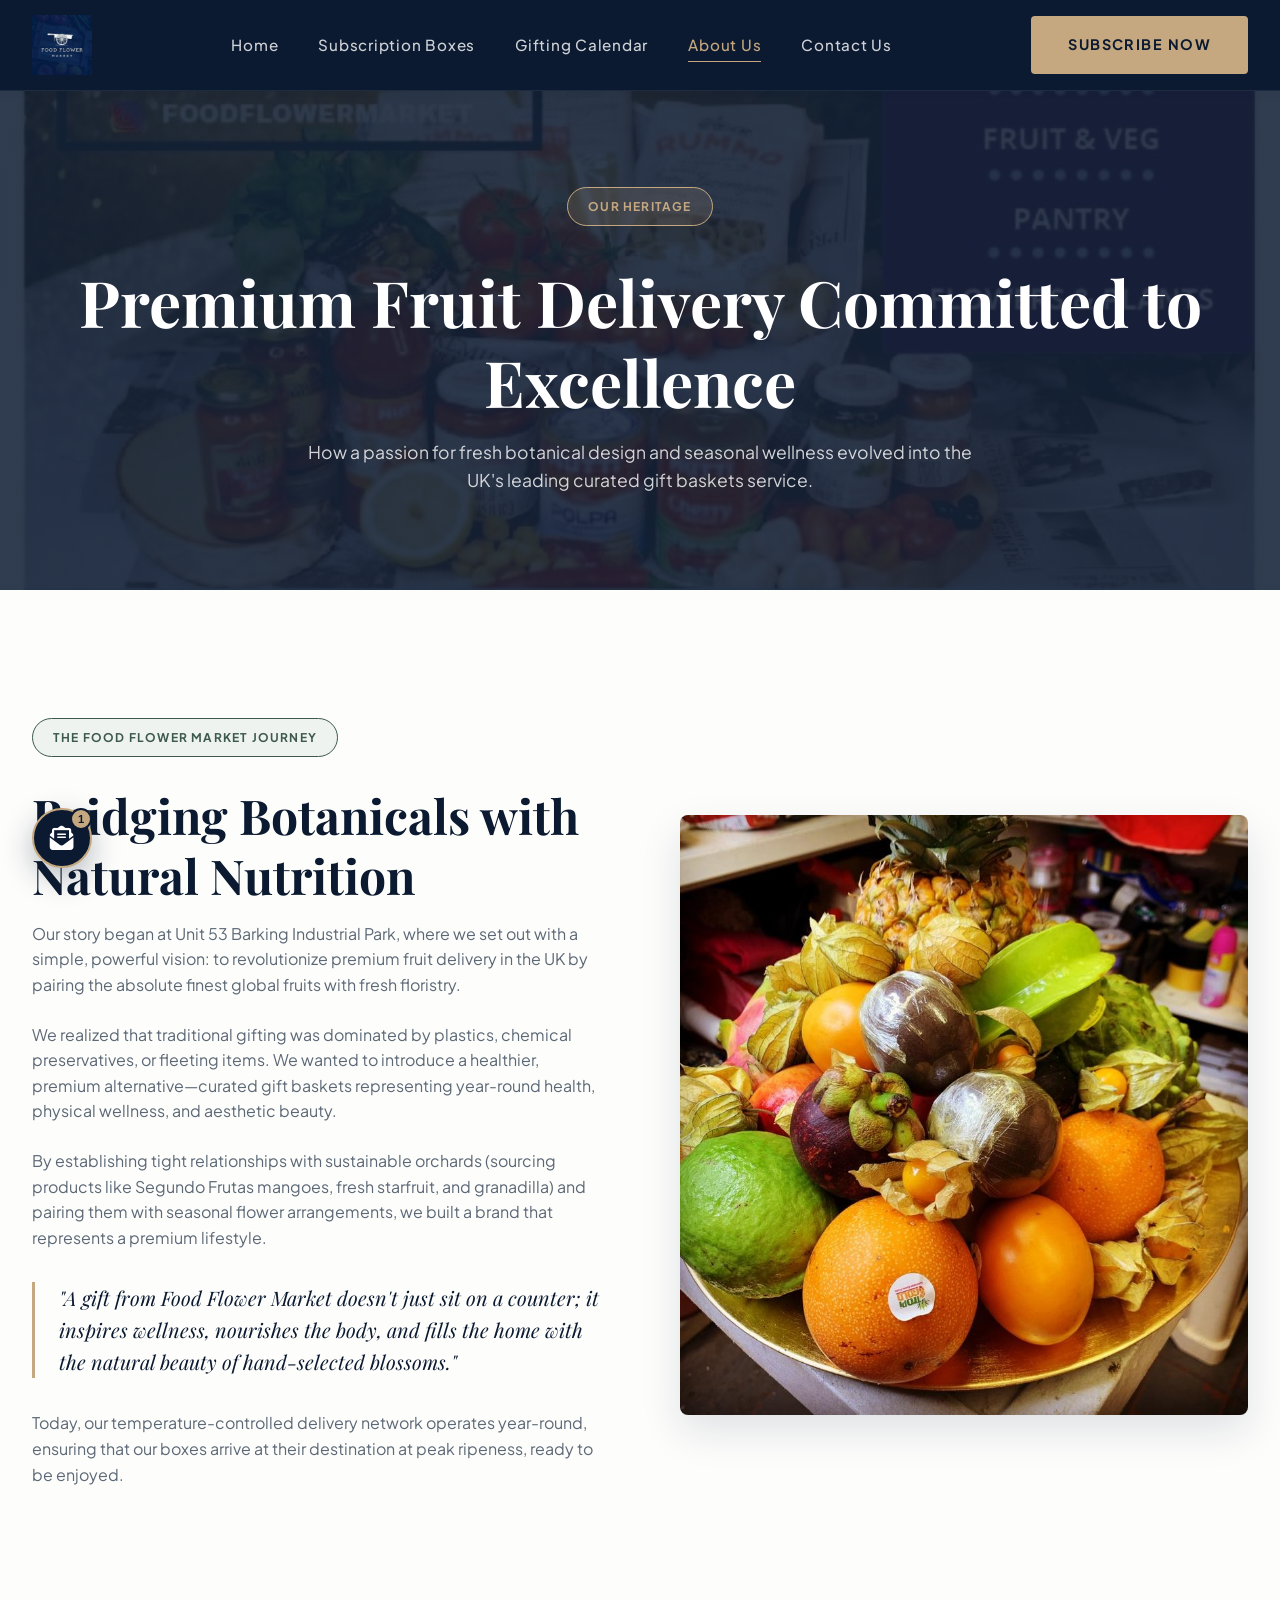
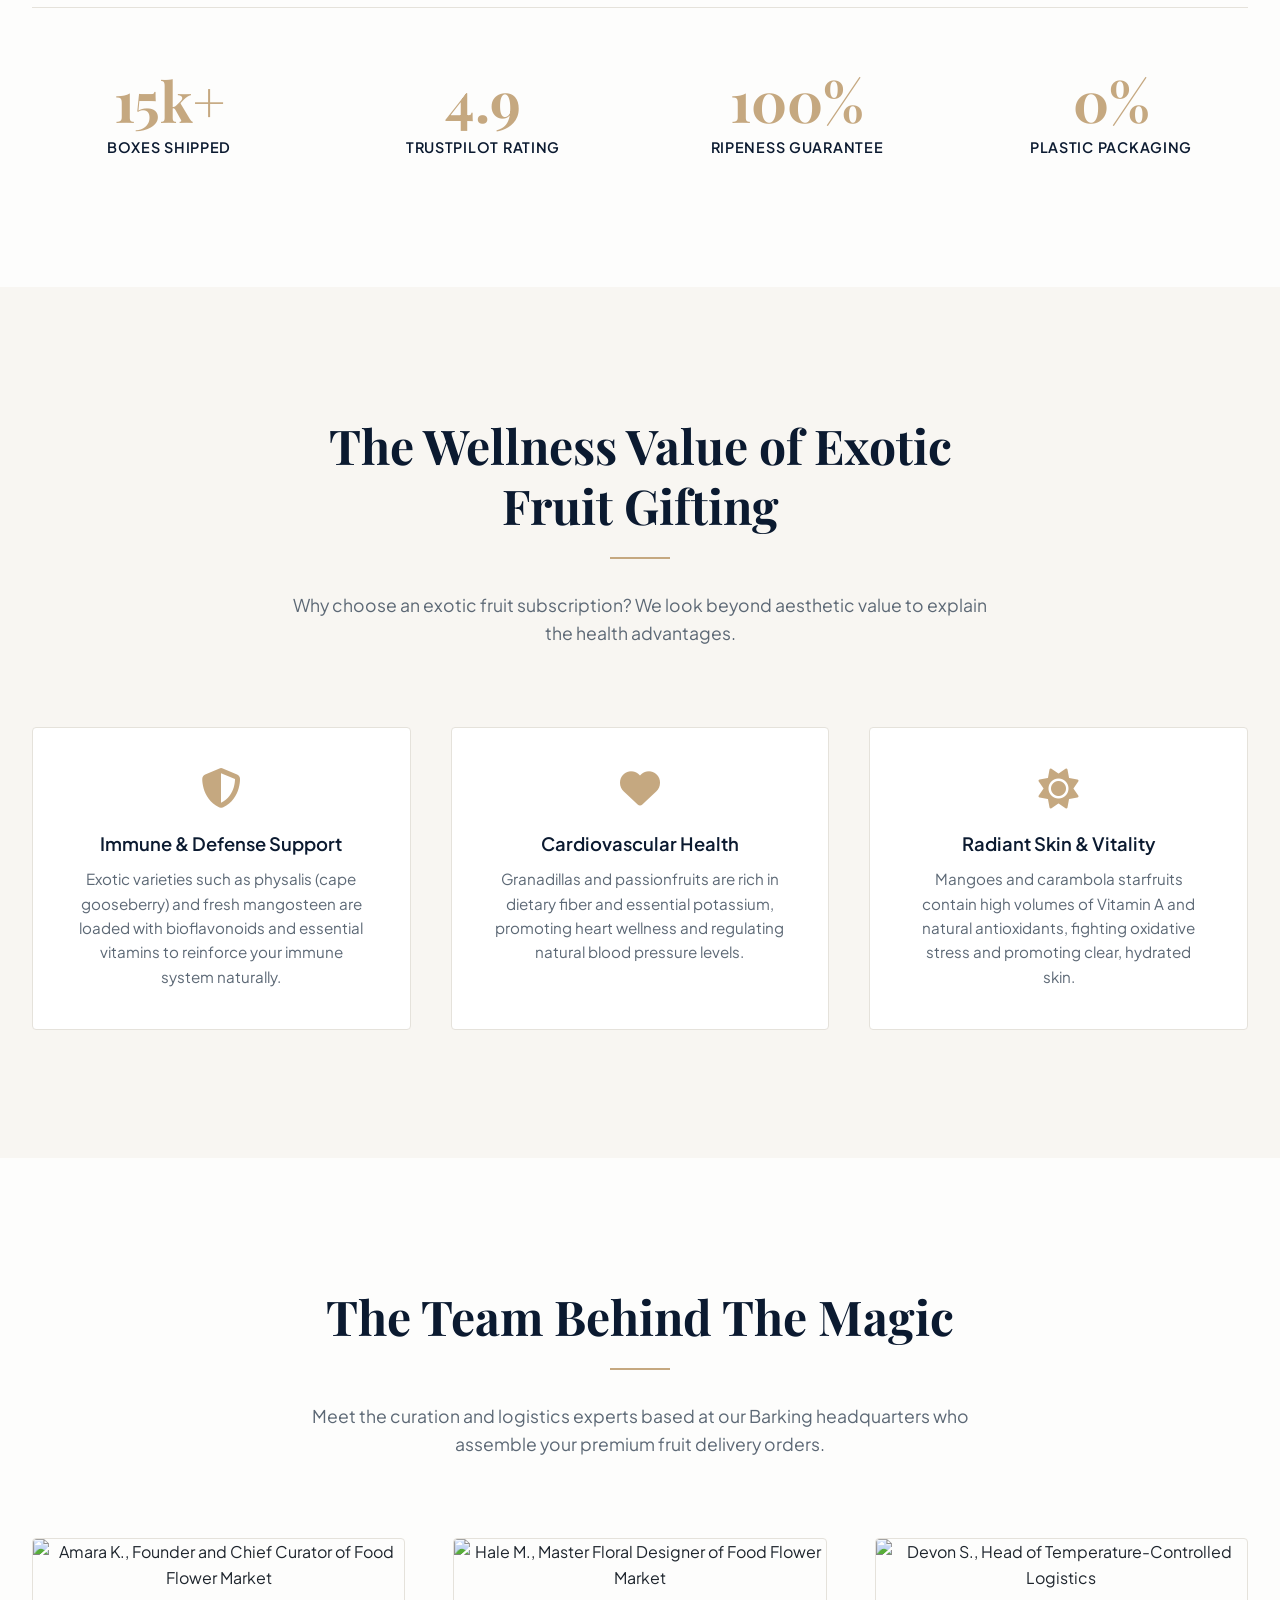
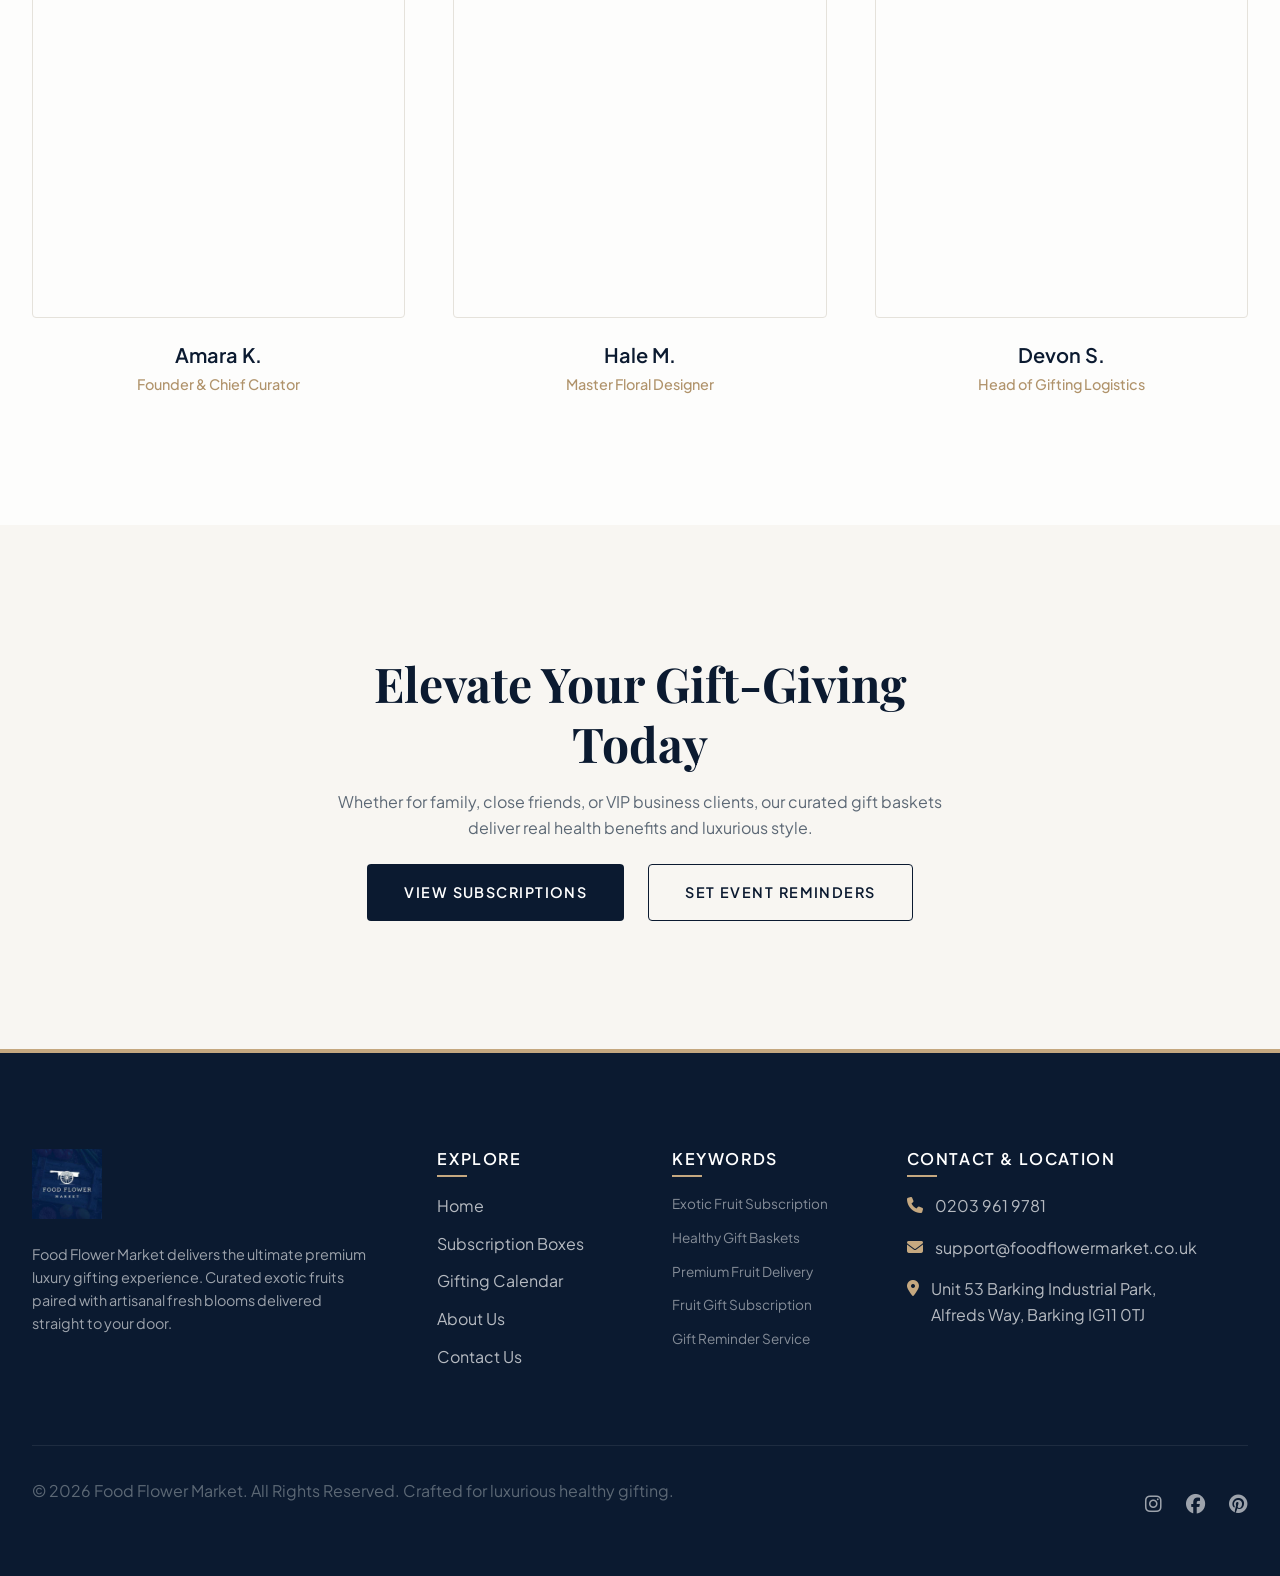
==== commit 95be0e76: "implement local storage data syncing and live alerts simulator logs widget" ====
--- a/about.html
+++ b/about.html
@@ -261,5 +261,6 @@
       }
     });
   </script>
+  <script src="app.js"></script>
 </body>
 </html>
--- a/style.css
+++ b/style.css
@@ -415,67 +415,220 @@
   background-color: var(--primary-color);
   color: var(--white);
   overflow: hidden;
-  padding: 10rem 0 8rem 0;
-}
-
-.hero::after {
-  content: '';
-  position: absolute;
-  top: 0;
-  right: 0;
-  width: 45%;
-  height: 100%;
-  background: linear-gradient(to right, var(--primary-color) 0%, rgba(11, 26, 48, 0.3) 100%);
-  z-index: 1;
-}
-
-.hero-bg-img {
-  position: absolute;
-  top: 0;
-  right: 0;
-  width: 50%;
-  height: 100%;
-  object-fit: cover;
-  opacity: 0.65;
-  z-index: 0;
+  padding: 8rem 0;
+  border-bottom: 1px solid rgba(255, 255, 255, 0.05);
+}
+
+.hero-grid {
+  display: grid;
+  grid-template-columns: 1.2fr 1fr;
+  gap: 5rem;
+  align-items: center;
 }
 
 .hero-content {
   position: relative;
   z-index: 2;
-  max-width: 650px;
+}
+
+.text-gold-gradient {
+  background: linear-gradient(135deg, #f3e5d0 0%, #c5a880 50%, #ab8b5e 100%);
+  -webkit-background-clip: text;
+  -webkit-text-fill-color: transparent;
+  display: inline-block;
 }
 
 .hero-badge {
   display: inline-flex;
   align-items: center;
   gap: 0.5rem;
-  background-color: rgba(197, 168, 128, 0.15);
-  border: 1px solid var(--accent-gold);
+  background-color: rgba(197, 168, 128, 0.12);
+  border: 1px solid rgba(197, 168, 128, 0.4);
   color: var(--accent-gold);
-  padding: 0.5rem 1rem;
+  padding: 0.55rem 1.25rem;
   border-radius: 50px;
+  font-size: 0.75rem;
+  font-weight: 700;
+  letter-spacing: 0.1em;
+  text-transform: uppercase;
+  margin-bottom: 1.75rem;
+}
+
+.hero-content h1 {
+  color: var(--white);
+  font-size: clamp(2.5rem, 4.5vw, 3.8rem);
+  line-height: 1.15;
+  margin-bottom: 1.5rem;
+}
+
+.hero-content p {
+  color: rgba(255, 255, 255, 0.75);
+  font-size: 1.15rem;
+  line-height: 1.6;
+  margin-bottom: 2.5rem;
+}
+
+.hero-actions {
+  display: flex;
+  gap: 1.5rem;
+  margin-bottom: 3.5rem;
+}
+
+.hero-btn-outline {
+  border: 1px solid rgba(255, 255, 255, 0.25);
+  color: var(--white);
+  background: transparent;
+}
+
+.hero-btn-outline:hover {
+  border-color: var(--accent-gold);
+  background-color: transparent;
+  color: var(--accent-gold);
+}
+
+.hero-mini-features {
+  display: flex;
+  gap: 2rem;
+  border-top: 1px solid rgba(255, 255, 255, 0.1);
+  padding-top: 2rem;
+}
+
+.mini-feature-item {
+  display: inline-flex;
+  align-items: center;
+  gap: 0.5rem;
   font-size: 0.8rem;
   font-weight: 600;
-  letter-spacing: 0.1em;
+  letter-spacing: 0.05em;
   text-transform: uppercase;
-  margin-bottom: 1.5rem;
-}
-
-.hero-content h1 {
-  color: var(--white);
-  margin-bottom: 1.5rem;
-}
-
-.hero-content p {
-  color: rgba(255, 255, 255, 0.8);
-  font-size: 1.2rem;
-  margin-bottom: 2.5rem;
-}
-
-.hero-actions {
-  display: flex;
-  gap: 1.5rem;
+  color: rgba(255, 255, 255, 0.6);
+}
+
+.mini-feature-item i {
+  color: var(--accent-gold);
+  font-size: 0.9rem;
+}
+
+/* Hero Visual Columns Stacked Effect */
+.hero-visual {
+  position: relative;
+  z-index: 2;
+}
+
+.visual-stack {
+  position: relative;
+  height: 480px;
+  width: 100%;
+  max-width: 460px;
+  margin: 0 auto;
+}
+
+.visual-bg-glow {
+  position: absolute;
+  width: 110%;
+  height: 110%;
+  top: -5%;
+  left: -5%;
+  background: radial-gradient(circle, rgba(197, 168, 128, 0.12) 0%, rgba(11, 26, 48, 0) 70%);
+  filter: blur(50px);
+  z-index: 0;
+  pointer-events: none;
+}
+
+.visual-img-main {
+  position: absolute;
+  width: 90%;
+  height: 90%;
+  top: 0;
+  left: 0;
+  object-fit: cover;
+  border-radius: var(--radius-lg);
+  border: 2px solid var(--accent-gold);
+  box-shadow: var(--shadow-lg);
+  z-index: 2;
+}
+
+.visual-card-floating {
+  position: absolute;
+  bottom: 0;
+  right: 0;
+  width: 230px;
+  background: var(--white);
+  border-radius: var(--radius-md);
+  padding: 0.85rem;
+  box-shadow: 0 20px 40px rgba(11, 26, 48, 0.25);
+  border: 1px solid var(--border-color);
+  z-index: 4;
+  display: flex;
+  gap: 0.85rem;
+  align-items: center;
+  animation: floatCard 6s ease-in-out infinite;
+}
+
+.visual-img-secondary {
+  width: 55px;
+  height: 55px;
+  border-radius: var(--radius-sm);
+  object-fit: cover;
+  flex-shrink: 0;
+}
+
+.floating-card-text {
+  display: flex;
+  flex-direction: column;
+  gap: 0.15rem;
+}
+
+.card-tag {
+  font-size: 0.7rem;
+  font-weight: 700;
+  letter-spacing: 0.05em;
+  text-transform: uppercase;
+  color: var(--accent-gold-hover);
+}
+
+.floating-card-text h5 {
+  font-family: var(--font-body);
+  font-size: 0.85rem;
+  font-weight: 700;
+  color: var(--primary-color);
+  margin: 0;
+}
+
+.visual-rating-badge {
+  position: absolute;
+  top: -1rem;
+  right: 1.5rem;
+  background: var(--primary-color);
+  border: 1px solid var(--accent-gold);
+  padding: 0.65rem 1.25rem;
+  border-radius: 50px;
+  box-shadow: var(--shadow-md);
+  z-index: 4;
+  text-align: center;
+}
+
+.rating-stars {
+  color: var(--accent-gold);
+  font-size: 0.75rem;
+  margin-bottom: 0.15rem;
+  display: flex;
+  justify-content: center;
+  gap: 2px;
+}
+
+.rating-label {
+  display: block;
+  font-size: 0.65rem;
+  font-weight: 700;
+  letter-spacing: 0.08em;
+  text-transform: uppercase;
+  color: var(--white);
+}
+
+@keyframes floatCard {
+  0%, 100% { transform: translateY(0); }
+  50% { transform: translateY(-10px); }
 }
 
 /* Featured Boxes Section */
@@ -900,27 +1053,38 @@
 /* Page: SUBSCRIPTION BOXES */
 .pricing-tabs {
   display: flex;
-  justify-content: center;
-  gap: 1rem;
-  margin-bottom: 4rem;
+  margin: 0 auto 4rem auto;
+  max-width: fit-content;
+  background-color: var(--primary-color);
+  border: 1px solid rgba(197, 168, 128, 0.3);
+  padding: 0.35rem;
+  border-radius: 50px;
+  box-shadow: var(--shadow-sm);
 }
 
 .pricing-tab-btn {
   background: none;
-  border: 1px solid var(--border-color);
+  border: none;
   padding: 0.75rem 2rem;
   font-family: var(--font-body);
-  font-weight: 600;
-  font-size: 0.9rem;
+  font-weight: 700;
+  font-size: 0.85rem;
+  text-transform: uppercase;
+  letter-spacing: 0.05em;
   cursor: pointer;
   border-radius: 50px;
+  color: rgba(255, 255, 255, 0.7);
   transition: var(--transition-smooth);
 }
 
+.pricing-tab-btn:hover {
+  color: var(--white);
+}
+
 .pricing-tab-btn.active {
-  background-color: var(--primary-color);
-  color: var(--white);
-  border-color: var(--primary-color);
+  background-color: var(--accent-gold);
+  color: var(--primary-color);
+  box-shadow: 0 4px 15px rgba(197, 168, 128, 0.25);
 }
 
 .step-signup {
@@ -1372,14 +1536,28 @@
     height: 450px;
   }
   
-  .hero::after {
-    width: 100%;
-    background: linear-gradient(to top, var(--primary-color) 40%, rgba(11, 26, 48, 0.6) 100%);
-  }
-  
-  .hero-bg-img {
-    width: 100%;
-    opacity: 0.35;
+  .hero-grid {
+    grid-template-columns: 1fr;
+    gap: 4rem;
+    text-align: center;
+  }
+  
+  .hero-content {
+    max-width: 700px;
+    margin: 0 auto;
+  }
+  
+  .hero-actions {
+    justify-content: center;
+  }
+  
+  .hero-mini-features {
+    justify-content: center;
+  }
+  
+  .visual-stack {
+    height: 400px;
+    max-width: 400px;
   }
 }
 
@@ -1461,3 +1639,230 @@
 .animate-fade-in {
   animation: fadeIn 0.8s ease forwards;
 }
+
+/* Scrolled Header State */
+.header-scrolled {
+  box-shadow: 0 10px 30px rgba(11, 26, 48, 0.15) !important;
+}
+
+/* Gold Button Shimmer Accent */
+.btn-gold {
+  position: relative;
+  overflow: hidden;
+}
+.btn-gold::after {
+  content: '';
+  position: absolute;
+  top: -50%;
+  left: -60%;
+  width: 30%;
+  height: 200%;
+  background: linear-gradient(to right, rgba(255, 255, 255, 0) 0%, rgba(255, 255, 255, 0.3) 50%, rgba(255, 255, 255, 0) 100%);
+  transform: rotate(30deg);
+  pointer-events: none;
+}
+.btn-gold:hover::after {
+  left: 130%;
+  transition: all 0.8s ease-in-out;
+}
+
+/* Email Simulator Widget Floating UI */
+.email-sim-btn {
+  position: fixed;
+  bottom: 2rem;
+  left: 2rem;
+  width: 60px;
+  height: 60px;
+  border-radius: 50%;
+  background-color: var(--primary-color);
+  color: var(--white);
+  border: 2px solid var(--accent-gold);
+  box-shadow: 0 10px 30px rgba(11, 26, 48, 0.3);
+  display: flex;
+  align-items: center;
+  justify-content: center;
+  font-size: 1.5rem;
+  cursor: pointer;
+  z-index: 9999;
+  transition: var(--transition-smooth);
+}
+.email-sim-btn:hover {
+  transform: scale(1.08) rotate(5deg);
+  background-color: var(--primary-light);
+}
+.email-sim-btn.pulse {
+  animation: pulseSim 1s ease-in-out;
+}
+.email-sim-badge {
+  position: absolute;
+  top: -2px;
+  right: -2px;
+  background-color: var(--accent-gold);
+  color: var(--primary-color);
+  width: 22px;
+  height: 22px;
+  border-radius: 50%;
+  font-size: 0.7rem;
+  font-weight: 700;
+  display: flex;
+  align-items: center;
+  justify-content: center;
+  border: 2px solid var(--primary-color);
+}
+
+.email-sim-panel {
+  position: fixed;
+  bottom: 6.5rem;
+  left: 2rem;
+  width: 380px;
+  max-width: calc(100vw - 4rem);
+  background-color: var(--primary-color);
+  border: 1px solid rgba(197, 168, 128, 0.3);
+  border-radius: var(--radius-lg);
+  box-shadow: 0 20px 50px rgba(11, 26, 48, 0.4);
+  z-index: 9998;
+  display: flex;
+  flex-direction: column;
+  overflow: hidden;
+  transform: translateY(30px);
+  opacity: 0;
+  pointer-events: none;
+  transition: var(--transition-smooth);
+}
+.email-sim-panel.active {
+  transform: translateY(0);
+  opacity: 1;
+  pointer-events: auto;
+}
+
+.email-sim-header {
+  padding: 1.25rem;
+  background-color: rgba(255, 255, 255, 0.03);
+  border-bottom: 1px solid rgba(255, 255, 255, 0.08);
+  display: flex;
+  justify-content: space-between;
+  align-items: center;
+  color: var(--white);
+}
+.email-sim-header h4 {
+  font-family: var(--font-body);
+  font-size: 0.9rem;
+  font-weight: 700;
+  text-transform: uppercase;
+  letter-spacing: 0.05em;
+  color: var(--accent-gold);
+  margin: 0;
+}
+.email-sim-header button {
+  background: none;
+  border: none;
+  color: rgba(255, 255, 255, 0.5);
+  font-size: 1.1rem;
+  cursor: pointer;
+  transition: var(--transition-smooth);
+}
+.email-sim-header button:hover {
+  color: var(--white);
+}
+
+.email-sim-body {
+  padding: 1.25rem;
+  max-height: 320px;
+  overflow-y: auto;
+  display: flex;
+  flex-direction: column;
+  gap: 1rem;
+}
+/* Custom Scrollbar for Panel */
+.email-sim-body::-webkit-scrollbar {
+  width: 6px;
+}
+.email-sim-body::-webkit-scrollbar-track {
+  background: rgba(255, 255, 255, 0.02);
+}
+.email-sim-body::-webkit-scrollbar-thumb {
+  background: rgba(255, 255, 255, 0.1);
+  border-radius: 3px;
+}
+
+.email-log-empty {
+  text-align: center;
+  color: rgba(255, 255, 255, 0.5);
+  font-size: 0.85rem;
+  padding: 2rem 0;
+}
+
+.email-log-card {
+  background-color: rgba(255, 255, 255, 0.03);
+  border: 1px solid rgba(255, 255, 255, 0.06);
+  border-radius: var(--radius-sm);
+  padding: 1rem;
+  color: rgba(255, 255, 255, 0.85);
+}
+.email-log-meta {
+  display: flex;
+  justify-content: space-between;
+  align-items: center;
+  margin-bottom: 0.6rem;
+  border-bottom: 1px dashed rgba(255, 255, 255, 0.08);
+  padding-bottom: 0.4rem;
+}
+.log-tag {
+  font-size: 0.65rem;
+  background-color: rgba(197, 168, 128, 0.15);
+  color: var(--accent-gold);
+  padding: 0.15rem 0.4rem;
+  border-radius: 4px;
+  font-weight: 700;
+  text-transform: uppercase;
+}
+.log-time {
+  font-size: 0.7rem;
+  color: rgba(255, 255, 255, 0.4);
+}
+.email-log-field {
+  font-size: 0.75rem;
+  margin-bottom: 0.25rem;
+  color: rgba(255, 255, 255, 0.6);
+}
+.email-log-field strong {
+  color: var(--accent-gold);
+}
+.email-log-body {
+  font-size: 0.8rem;
+  line-height: 1.45;
+  background-color: rgba(0, 0, 0, 0.15);
+  padding: 0.6rem;
+  border-radius: 4px;
+  border-left: 2px solid var(--accent-gold);
+  margin-top: 0.5rem;
+}
+
+.email-sim-footer {
+  padding: 0.85rem 1.25rem;
+  background-color: rgba(255, 255, 255, 0.01);
+  border-top: 1px solid rgba(255, 255, 255, 0.08);
+  display: flex;
+  justify-content: space-between;
+  align-items: center;
+  color: rgba(255, 255, 255, 0.5);
+}
+.btn-clear-logs {
+  background: none;
+  border: none;
+  color: var(--accent-gold);
+  font-size: 0.75rem;
+  font-weight: 700;
+  cursor: pointer;
+  text-transform: uppercase;
+  letter-spacing: 0.05em;
+}
+.btn-clear-logs:hover {
+  color: var(--white);
+}
+
+@keyframes pulseSim {
+  0% { transform: scale(1); }
+  50% { transform: scale(1.15); box-shadow: 0 0 25px rgba(197, 168, 128, 0.6); }
+  100% { transform: scale(1); }
+}
